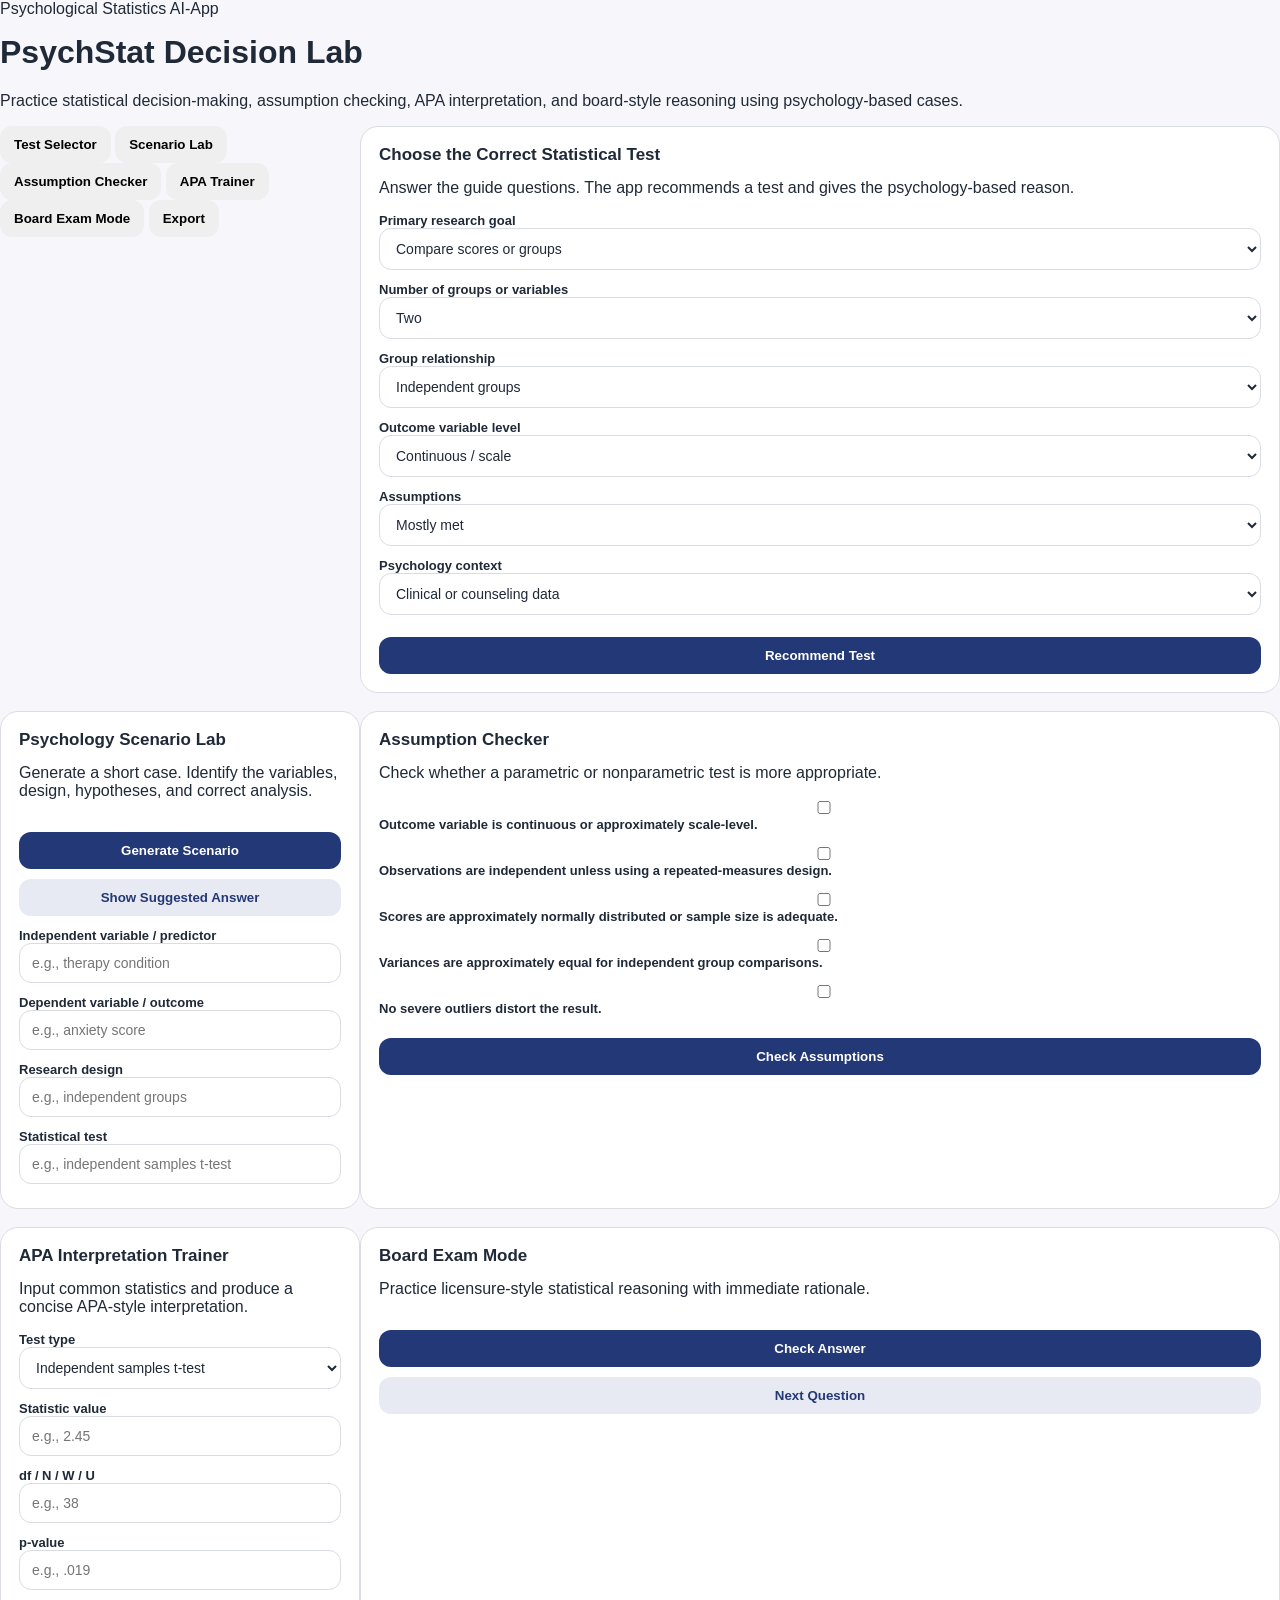
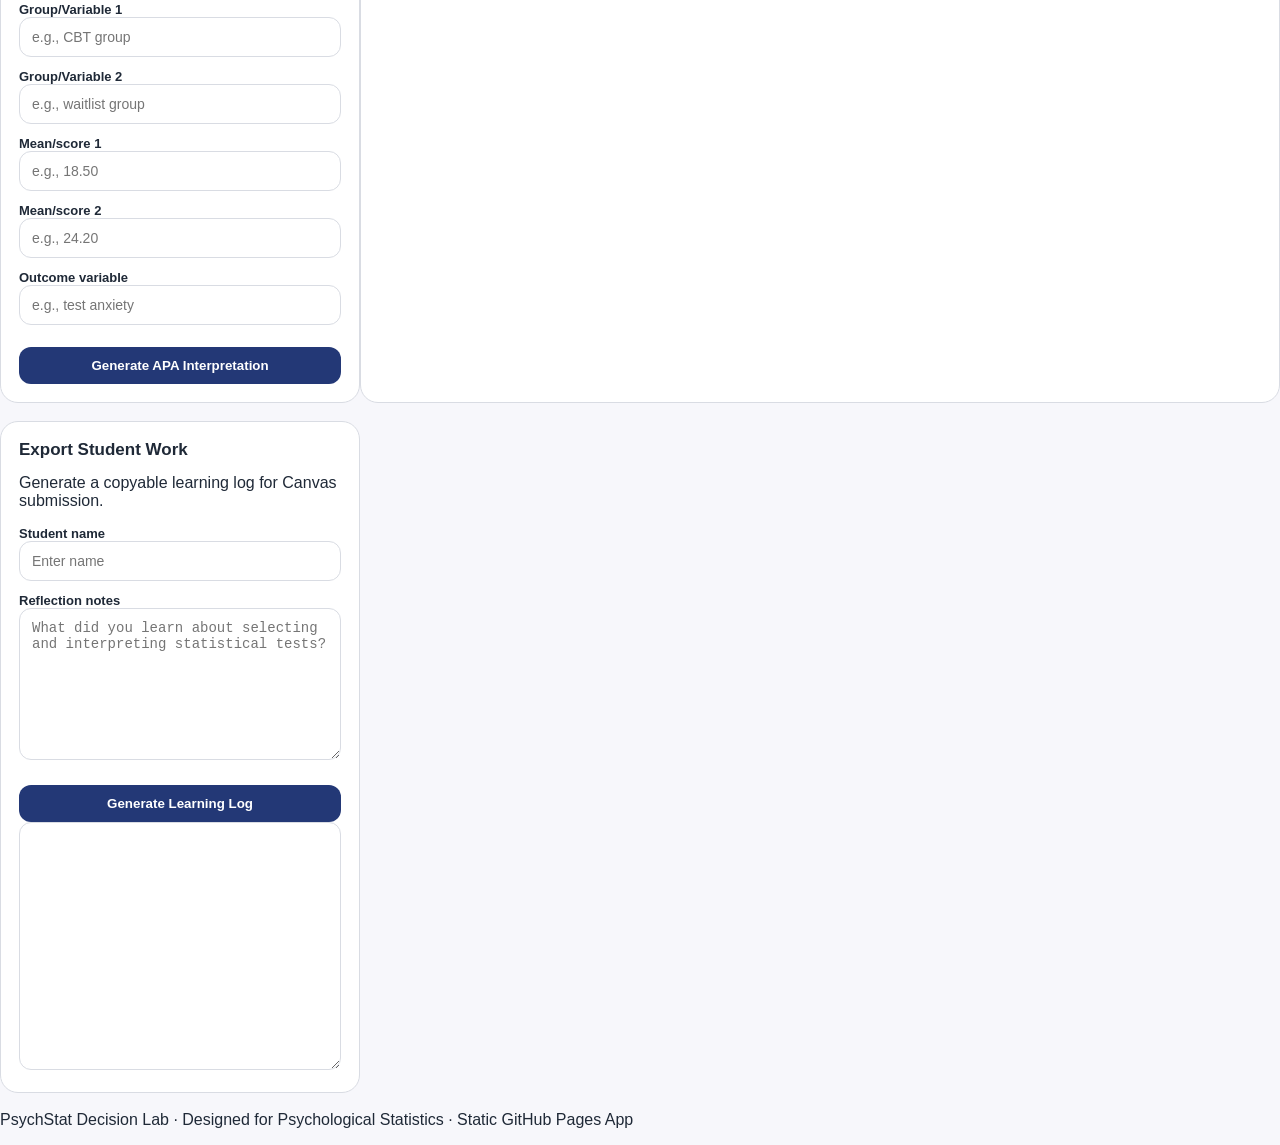
==== PSDLindex.html @ 457995a5 "Add files via upload" ====
<!DOCTYPE html>
<html lang="en">
<head>
  <meta charset="UTF-8" />
  <meta name="viewport" content="width=device-width, initial-scale=1.0" />
  <title>PsychStat Decision Lab</title>
  <link rel="stylesheet" href="styles.css" />
</head>
<body>
  <header class="hero">
    <div class="hero-inner">
      <p class="eyebrow">Psychological Statistics AI-App</p>
      <h1>PsychStat Decision Lab</h1>
      <p class="subtitle">Practice statistical decision-making, assumption checking, APA interpretation, and board-style reasoning using psychology-based cases.</p>
    </div>
  </header>

  <main class="app-shell">
    <nav class="tabs" aria-label="PsychStat Decision Lab sections">
      <button class="tab active" data-tab="selector">Test Selector</button>
      <button class="tab" data-tab="scenario">Scenario Lab</button>
      <button class="tab" data-tab="assumptions">Assumption Checker</button>
      <button class="tab" data-tab="apa">APA Trainer</button>
      <button class="tab" data-tab="quiz">Board Exam Mode</button>
      <button class="tab" data-tab="export">Export</button>
    </nav>

    <section id="selector" class="panel active">
      <div class="panel-header">
        <h2>Choose the Correct Statistical Test</h2>
        <p>Answer the guide questions. The app recommends a test and gives the psychology-based reason.</p>
      </div>

      <div class="grid two">
        <label>Primary research goal
          <select id="goal">
            <option value="difference">Compare scores or groups</option>
            <option value="association">Examine association between variables</option>
            <option value="prediction">Predict an outcome</option>
            <option value="frequency">Compare categories or frequencies</option>
          </select>
        </label>

        <label>Number of groups or variables
          <select id="groups">
            <option value="two">Two</option>
            <option value="threeplus">Three or more</option>
            <option value="one">One group / one sample</option>
          </select>
        </label>

        <label>Group relationship
          <select id="relationship">
            <option value="independent">Independent groups</option>
            <option value="related">Related / repeated measures</option>
            <option value="none">Not applicable</option>
          </select>
        </label>

        <label>Outcome variable level
          <select id="level">
            <option value="continuous">Continuous / scale</option>
            <option value="ordinal">Ordinal</option>
            <option value="categorical">Categorical</option>
          </select>
        </label>

        <label>Assumptions
          <select id="assumptionStatus">
            <option value="met">Mostly met</option>
            <option value="violated">Clearly violated</option>
            <option value="unknown">Unknown / not yet checked</option>
          </select>
        </label>

        <label>Psychology context
          <select id="context">
            <option value="clinical">Clinical or counseling data</option>
            <option value="assessment">Psychological assessment</option>
            <option value="education">Educational psychology</option>
            <option value="behavioral">Behavioral research</option>
            <option value="io">Industrial-organizational psychology</option>
          </select>
        </label>
      </div>

      <button class="primary" id="recommendBtn">Recommend Test</button>
      <div id="recommendation" class="result-card"></div>
    </section>

    <section id="scenario" class="panel">
      <div class="panel-header">
        <h2>Psychology Scenario Lab</h2>
        <p>Generate a short case. Identify the variables, design, hypotheses, and correct analysis.</p>
      </div>

      <div class="toolbar">
        <button class="primary" id="newScenarioBtn">Generate Scenario</button>
        <button class="secondary" id="showScenarioAnswerBtn">Show Suggested Answer</button>
      </div>

      <article id="scenarioBox" class="scenario-box"></article>

      <div class="grid two">
        <label>Independent variable / predictor
          <input id="studentIV" type="text" placeholder="e.g., therapy condition" />
        </label>
        <label>Dependent variable / outcome
          <input id="studentDV" type="text" placeholder="e.g., anxiety score" />
        </label>
        <label>Research design
          <input id="studentDesign" type="text" placeholder="e.g., independent groups" />
        </label>
        <label>Statistical test
          <input id="studentTest" type="text" placeholder="e.g., independent samples t-test" />
        </label>
      </div>

      <div id="scenarioAnswer" class="result-card muted"></div>
    </section>

    <section id="assumptions" class="panel">
      <div class="panel-header">
        <h2>Assumption Checker</h2>
        <p>Check whether a parametric or nonparametric test is more appropriate.</p>
      </div>

      <div class="checklist">
        <label><input type="checkbox" class="assumption" value="scale" /> Outcome variable is continuous or approximately scale-level.</label>
        <label><input type="checkbox" class="assumption" value="independent" /> Observations are independent unless using a repeated-measures design.</label>
        <label><input type="checkbox" class="assumption" value="normal" /> Scores are approximately normally distributed or sample size is adequate.</label>
        <label><input type="checkbox" class="assumption" value="variance" /> Variances are approximately equal for independent group comparisons.</label>
        <label><input type="checkbox" class="assumption" value="outliers" /> No severe outliers distort the result.</label>
      </div>

      <button class="primary" id="checkAssumptionsBtn">Check Assumptions</button>
      <div id="assumptionResult" class="result-card"></div>
    </section>

    <section id="apa" class="panel">
      <div class="panel-header">
        <h2>APA Interpretation Trainer</h2>
        <p>Input common statistics and produce a concise APA-style interpretation.</p>
      </div>

      <div class="grid three">
        <label>Test type
          <select id="apaTest">
            <option value="independent t-test">Independent samples t-test</option>
            <option value="paired t-test">Paired samples t-test</option>
            <option value="mann-whitney">Mann–Whitney U test</option>
            <option value="wilcoxon">Wilcoxon signed-rank test</option>
            <option value="anova">One-way ANOVA</option>
            <option value="correlation">Pearson correlation</option>
            <option value="chi-square">Chi-square test of independence</option>
          </select>
        </label>
        <label>Statistic value
          <input id="statValue" type="number" step="0.001" placeholder="e.g., 2.45" />
        </label>
        <label>df / N / W / U
          <input id="dfValue" type="text" placeholder="e.g., 38" />
        </label>
        <label>p-value
          <input id="pValue" type="number" step="0.001" placeholder="e.g., .019" />
        </label>
        <label>Group/Variable 1
          <input id="group1" type="text" placeholder="e.g., CBT group" />
        </label>
        <label>Group/Variable 2
          <input id="group2" type="text" placeholder="e.g., waitlist group" />
        </label>
        <label>Mean/score 1
          <input id="mean1" type="number" step="0.01" placeholder="e.g., 18.50" />
        </label>
        <label>Mean/score 2
          <input id="mean2" type="number" step="0.01" placeholder="e.g., 24.20" />
        </label>
        <label>Outcome variable
          <input id="outcomeName" type="text" placeholder="e.g., test anxiety" />
        </label>
      </div>

      <button class="primary" id="generateApaBtn">Generate APA Interpretation</button>
      <div id="apaOutput" class="result-card"></div>
    </section>

    <section id="quiz" class="panel">
      <div class="panel-header">
        <h2>Board Exam Mode</h2>
        <p>Practice licensure-style statistical reasoning with immediate rationale.</p>
      </div>

      <div id="quizBox" class="quiz-box"></div>
      <div class="toolbar">
        <button class="primary" id="checkQuizBtn">Check Answer</button>
        <button class="secondary" id="nextQuizBtn">Next Question</button>
      </div>
      <div id="quizFeedback" class="result-card"></div>
    </section>

    <section id="export" class="panel">
      <div class="panel-header">
        <h2>Export Student Work</h2>
        <p>Generate a copyable learning log for Canvas submission.</p>
      </div>

      <label>Student name
        <input id="studentName" type="text" placeholder="Enter name" />
      </label>
      <label>Reflection notes
        <textarea id="reflection" rows="8" placeholder="What did you learn about selecting and interpreting statistical tests?"></textarea>
      </label>
      <button class="primary" id="exportBtn">Generate Learning Log</button>
      <textarea id="exportOutput" rows="14" readonly></textarea>
    </section>
  </main>

  <footer>
    <p>PsychStat Decision Lab · Designed for Psychological Statistics · Static GitHub Pages App</p>
  </footer>

  <script src="data.js"></script>
  <script src="app.js"></script>
</body>
</html>
---- styles.css ----
:root {
  --bg: #f7f7fb;
  --panel: #ffffff;
  --text: #1f2937;
  --muted: #6b7280;
  --border: #d9dce3;
  --primary: #233876;
  --primary-dark: #192a59;
  --accent: #b83280;
  --client: #eef2ff;
  --student: #fdf2f8;
  --danger: #991b1b;
}

* { box-sizing: border-box; }
body {
  margin: 0;
  font-family: Arial, Helvetica, sans-serif;
  background: var(--bg);
  color: var(--text);
}

.app-shell {
  min-height: 100vh;
  display: grid;
  grid-template-columns: 360px 1fr;
}

.sidebar {
  background: var(--panel);
  border-right: 1px solid var(--border);
  padding: 22px;
  overflow-y: auto;
}

.brand {
  display: flex;
  gap: 14px;
  align-items: center;
  margin-bottom: 24px;
}
.logo {
  width: 52px;
  height: 52px;
  border-radius: 18px;
  background: linear-gradient(135deg, var(--primary), var(--accent));
  color: white;
  display: grid;
  place-items: center;
  font-size: 30px;
  font-weight: 700;
}
h1, h2, h3, p { margin-top: 0; }
.brand h1 { margin-bottom: 4px; font-size: 24px; }
.brand p { margin: 0; color: var(--muted); font-size: 13px; line-height: 1.35; }

.panel {
  border: 1px solid var(--border);
  border-radius: 18px;
  padding: 18px;
  margin-bottom: 18px;
  background: #fff;
}
.panel h2 { font-size: 17px; margin-bottom: 14px; }
.panel label { display: block; font-weight: 700; margin: 12px 0 6px; font-size: 13px; }
.panel select, .panel input, textarea {
  width: 100%;
  border: 1px solid var(--border);
  border-radius: 12px;
  padding: 11px 12px;
  font-size: 14px;
  background: white;
  color: var(--text);
}
.panel small { display: block; color: var(--danger); line-height: 1.35; margin-top: 6px; }
.compact ul { padding-left: 20px; margin-bottom: 0; color: var(--muted); line-height: 1.7; }
.hidden { display: none; }

button {
  border: 0;
  border-radius: 12px;
  padding: 11px 14px;
  font-weight: 700;
  cursor: pointer;
}
button:disabled { opacity: .5; cursor: not-allowed; }
.primary { background: var(--primary); color: white; width: 100%; margin-top: 16px; }
.primary:hover:not(:disabled) { background: var(--primary-dark); }
.secondary { background: #e8eaf3; color: var(--primary); width: 100%; margin-top: 10px; }
.ghost { background: transparent; color: var(--primary); border: 1px solid var(--border); }

.main {
  display: grid;
  grid-template-rows: auto 1fr auto;
  min-width: 0;
}
.session-header {
  background: var(--panel);
  border-bottom: 1px solid var(--border);
  padding: 18px 22px;
  display: flex;
  justify-content: space-between;
  align-items: center;
  gap: 20px;
}
.session-header h2 { margin-bottom: 4px; font-size: 20px; }
.session-header p { margin: 0; color: var(--muted); }
.chat-window {
  padding: 22px;
  overflow-y: auto;
}
.empty-state {
  border: 1px dashed var(--border);
  border-radius: 20px;
  padding: 36px;
  text-align: center;
  color: var(--muted);
  background: white;
}
.message {
  max-width: 850px;
  padding: 14px 16px;
  border-radius: 18px;
  margin: 0 0 14px;
  border: 1px solid var(--border);
  line-height: 1.55;
  white-space: pre-wrap;
}
.message .role { font-weight: 700; margin-bottom: 4px; font-size: 13px; color: var(--muted); }
.client { background: var(--client); }
.student { background: var(--student); margin-left: auto; }
.system { background: #fff; border-left: 5px solid var(--primary); }

.chat-form {
  display: grid;
  grid-template-columns: 1fr 110px;
  gap: 12px;
  padding: 16px 22px;
  background: var(--panel);
  border-top: 1px solid var(--border);
}
.chat-form textarea { resize: vertical; min-height: 52px; max-height: 150px; }
.chat-form button { background: var(--accent); color: white; }

#feedbackDialog {
  width: min(850px, calc(100vw - 32px));
  border: 0;
  border-radius: 22px;
  padding: 0;
  box-shadow: 0 24px 80px rgba(0,0,0,.25);
}
#feedbackDialog::backdrop { background: rgba(20, 25, 40, .55); }
.dialog-header {
  padding: 18px 20px;
  border-bottom: 1px solid var(--border);
  display: flex;
  justify-content: space-between;
  align-items: center;
}
.dialog-header h2 { margin: 0; }
.feedback-content { padding: 20px; line-height: 1.6; max-height: 70vh; overflow-y: auto; }
.feedback-content h3 { margin-top: 20px; }
.feedback-content table { width: 100%; border-collapse: collapse; margin: 12px 0; }
.feedback-content th, .feedback-content td { border: 1px solid var(--border); padding: 8px; text-align: left; }
.feedback-content th { background: #f3f4f6; }

@media (max-width: 900px) {
  .app-shell { grid-template-columns: 1fr; }
  .sidebar { border-right: 0; border-bottom: 1px solid var(--border); }
  .chat-form { grid-template-columns: 1fr; }
}
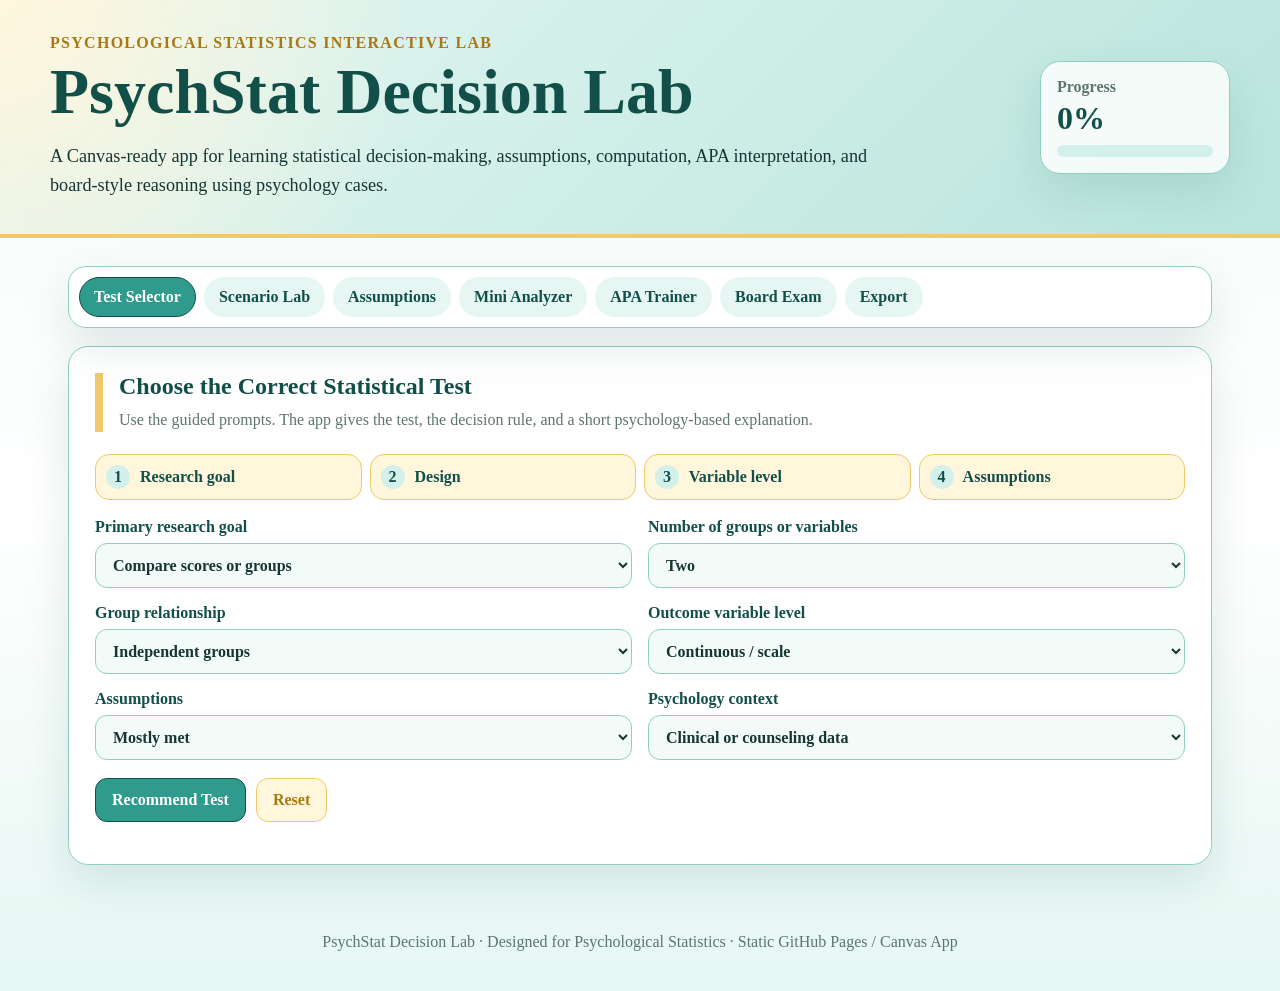
==== commit 05726ff9: "Add files via upload" ====
--- a/PSDLindex.html
+++ b/PSDLindex.html
@@ -4,14 +4,21 @@
   <meta charset="UTF-8" />
   <meta name="viewport" content="width=device-width, initial-scale=1.0" />
   <title>PsychStat Decision Lab</title>
-  <link rel="stylesheet" href="styles.css" />
+  <link rel="stylesheet" href="PSDLstyles.css" />
 </head>
 <body>
   <header class="hero">
     <div class="hero-inner">
-      <p class="eyebrow">Psychological Statistics AI-App</p>
-      <h1>PsychStat Decision Lab</h1>
-      <p class="subtitle">Practice statistical decision-making, assumption checking, APA interpretation, and board-style reasoning using psychology-based cases.</p>
+      <div>
+        <p class="eyebrow">Psychological Statistics Interactive Lab</p>
+        <h1>PsychStat Decision Lab</h1>
+        <p class="subtitle">A Canvas-ready app for learning statistical decision-making, assumptions, computation, APA interpretation, and board-style reasoning using psychology cases.</p>
+      </div>
+      <aside class="progress-card" aria-live="polite">
+        <span>Progress</span>
+        <strong id="progressText">0%</strong>
+        <div class="progress-track"><div id="progressBar"></div></div>
+      </aside>
     </div>
   </header>
 
@@ -19,16 +26,24 @@
     <nav class="tabs" aria-label="PsychStat Decision Lab sections">
       <button class="tab active" data-tab="selector">Test Selector</button>
       <button class="tab" data-tab="scenario">Scenario Lab</button>
-      <button class="tab" data-tab="assumptions">Assumption Checker</button>
+      <button class="tab" data-tab="assumptions">Assumptions</button>
+      <button class="tab" data-tab="analyzer">Mini Analyzer</button>
       <button class="tab" data-tab="apa">APA Trainer</button>
-      <button class="tab" data-tab="quiz">Board Exam Mode</button>
+      <button class="tab" data-tab="quiz">Board Exam</button>
       <button class="tab" data-tab="export">Export</button>
     </nav>
 
     <section id="selector" class="panel active">
       <div class="panel-header">
         <h2>Choose the Correct Statistical Test</h2>
-        <p>Answer the guide questions. The app recommends a test and gives the psychology-based reason.</p>
+        <p>Use the guided prompts. The app gives the test, the decision rule, and a short psychology-based explanation.</p>
+      </div>
+
+      <div class="stepper">
+        <div class="step active"><span>1</span> Research goal</div>
+        <div class="step"><span>2</span> Design</div>
+        <div class="step"><span>3</span> Variable level</div>
+        <div class="step"><span>4</span> Assumptions</div>
       </div>
 
       <div class="grid two">
@@ -40,7 +55,6 @@
             <option value="frequency">Compare categories or frequencies</option>
           </select>
         </label>
-
         <label>Number of groups or variables
           <select id="groups">
             <option value="two">Two</option>
@@ -48,7 +62,6 @@
             <option value="one">One group / one sample</option>
           </select>
         </label>
-
         <label>Group relationship
           <select id="relationship">
             <option value="independent">Independent groups</option>
@@ -56,7 +69,6 @@
             <option value="none">Not applicable</option>
           </select>
         </label>
-
         <label>Outcome variable level
           <select id="level">
             <option value="continuous">Continuous / scale</option>
@@ -64,7 +76,6 @@
             <option value="categorical">Categorical</option>
           </select>
         </label>
-
         <label>Assumptions
           <select id="assumptionStatus">
             <option value="met">Mostly met</option>
@@ -72,7 +83,6 @@
             <option value="unknown">Unknown / not yet checked</option>
           </select>
         </label>
-
         <label>Psychology context
           <select id="context">
             <option value="clinical">Clinical or counseling data</option>
@@ -84,18 +94,22 @@
         </label>
       </div>
 
-      <button class="primary" id="recommendBtn">Recommend Test</button>
+      <div class="toolbar">
+        <button class="primary" id="recommendBtn">Recommend Test</button>
+        <button class="secondary" id="resetSelectorBtn">Reset</button>
+      </div>
       <div id="recommendation" class="result-card"></div>
     </section>
 
     <section id="scenario" class="panel">
       <div class="panel-header">
         <h2>Psychology Scenario Lab</h2>
-        <p>Generate a short case. Identify the variables, design, hypotheses, and correct analysis.</p>
+        <p>Generate a case, answer the fields, then check your work against the suggested answer.</p>
       </div>
 
       <div class="toolbar">
         <button class="primary" id="newScenarioBtn">Generate Scenario</button>
+        <button class="secondary" id="checkScenarioBtn">Check My Answer</button>
         <button class="secondary" id="showScenarioAnswerBtn">Show Suggested Answer</button>
       </div>
 
@@ -116,19 +130,20 @@
         </label>
       </div>
 
+      <div id="scenarioFeedback" class="result-card"></div>
       <div id="scenarioAnswer" class="result-card muted"></div>
     </section>
 
     <section id="assumptions" class="panel">
       <div class="panel-header">
         <h2>Assumption Checker</h2>
-        <p>Check whether a parametric or nonparametric test is more appropriate.</p>
+        <p>Check whether parametric analysis is defensible or whether a nonparametric alternative is safer.</p>
       </div>
 
       <div class="checklist">
         <label><input type="checkbox" class="assumption" value="scale" /> Outcome variable is continuous or approximately scale-level.</label>
-        <label><input type="checkbox" class="assumption" value="independent" /> Observations are independent unless using a repeated-measures design.</label>
-        <label><input type="checkbox" class="assumption" value="normal" /> Scores are approximately normally distributed or sample size is adequate.</label>
+        <label><input type="checkbox" class="assumption" value="independent" /> Observations are independent unless using repeated measures.</label>
+        <label><input type="checkbox" class="assumption" value="normal" /> Scores are approximately normal or sample size is adequate.</label>
         <label><input type="checkbox" class="assumption" value="variance" /> Variances are approximately equal for independent group comparisons.</label>
         <label><input type="checkbox" class="assumption" value="outliers" /> No severe outliers distort the result.</label>
       </div>
@@ -137,10 +152,42 @@
       <div id="assumptionResult" class="result-card"></div>
     </section>
 
+    <section id="analyzer" class="panel">
+      <div class="panel-header">
+        <h2>Mini Data Analyzer</h2>
+        <p>Paste small classroom datasets. The app computes descriptives and a basic t-test without external libraries.</p>
+      </div>
+
+      <div class="grid two">
+        <label>Analysis type
+          <select id="analysisType">
+            <option value="independent">Independent samples t-test</option>
+            <option value="paired">Paired samples t-test</option>
+            <option value="descriptive">Descriptive statistics only</option>
+          </select>
+        </label>
+        <label>Outcome label
+          <input id="analyzerOutcome" type="text" placeholder="e.g., anxiety scores" />
+        </label>
+        <label>Group A / Pretest values
+          <textarea id="groupAData" rows="6">12, 15, 14, 18, 16</textarea>
+        </label>
+        <label>Group B / Posttest values
+          <textarea id="groupBData" rows="6">10, 11, 13, 12, 9</textarea>
+        </label>
+      </div>
+
+      <div class="toolbar">
+        <button class="primary" id="analyzeBtn">Analyze Data</button>
+        <button class="secondary" id="loadSampleBtn">Load Psychology Sample</button>
+      </div>
+      <div id="analyzerOutput" class="result-card"></div>
+    </section>
+
     <section id="apa" class="panel">
       <div class="panel-header">
         <h2>APA Interpretation Trainer</h2>
-        <p>Input common statistics and produce a concise APA-style interpretation.</p>
+        <p>Input common statistics and generate a concise APA-style interpretation.</p>
       </div>
 
       <div class="grid three">
@@ -181,20 +228,28 @@
         </label>
       </div>
 
-      <button class="primary" id="generateApaBtn">Generate APA Interpretation</button>
+      <div class="toolbar">
+        <button class="primary" id="generateApaBtn">Generate APA Interpretation</button>
+        <button class="secondary" id="copyApaBtn">Copy APA Text</button>
+      </div>
       <div id="apaOutput" class="result-card"></div>
     </section>
 
     <section id="quiz" class="panel">
       <div class="panel-header">
         <h2>Board Exam Mode</h2>
-        <p>Practice licensure-style statistical reasoning with immediate rationale.</p>
-      </div>
-
+        <p>Practice licensure-style statistical reasoning. The score updates after each checked item.</p>
+      </div>
+
+      <div class="score-strip">
+        <span id="quizScore">Score: 0/0</span>
+        <span id="quizStatus">Select an answer.</span>
+      </div>
       <div id="quizBox" class="quiz-box"></div>
       <div class="toolbar">
         <button class="primary" id="checkQuizBtn">Check Answer</button>
         <button class="secondary" id="nextQuizBtn">Next Question</button>
+        <button class="secondary" id="restartQuizBtn">Restart Quiz</button>
       </div>
       <div id="quizFeedback" class="result-card"></div>
     </section>
@@ -202,7 +257,7 @@
     <section id="export" class="panel">
       <div class="panel-header">
         <h2>Export Student Work</h2>
-        <p>Generate a copyable learning log for Canvas submission.</p>
+        <p>Generate a learning log for Canvas submission. The log captures the latest recommendation, scenario, computation, APA text, and quiz score.</p>
       </div>
 
       <label>Student name
@@ -211,16 +266,19 @@
       <label>Reflection notes
         <textarea id="reflection" rows="8" placeholder="What did you learn about selecting and interpreting statistical tests?"></textarea>
       </label>
-      <button class="primary" id="exportBtn">Generate Learning Log</button>
-      <textarea id="exportOutput" rows="14" readonly></textarea>
+      <div class="toolbar">
+        <button class="primary" id="exportBtn">Generate Learning Log</button>
+        <button class="secondary" id="copyLogBtn">Copy Log</button>
+      </div>
+      <textarea id="exportOutput" rows="16" readonly></textarea>
     </section>
   </main>
 
   <footer>
-    <p>PsychStat Decision Lab · Designed for Psychological Statistics · Static GitHub Pages App</p>
+    <p>PsychStat Decision Lab · Designed for Psychological Statistics · Static GitHub Pages / Canvas App</p>
   </footer>
 
-  <script src="data.js"></script>
-  <script src="app.js"></script>
+  <script src="PSDLdata.js"></script>
+  <script src="PSDLapp.js"></script>
 </body>
 </html>
--- a/PSDLstyles.css
+++ b/PSDLstyles.css
@@ -0,0 +1,110 @@
+:root {
+  --mint-50: #f2fbf8;
+  --mint-100: #e6f7f3;
+  --mint-200: #d3f0ea;
+  --mint-300: #b8e5dc;
+  --teal-500: #2f9b8c;
+  --teal-700: #124f48;
+  --teal-border: #8fcfc3;
+  --gold-100: #fff6dc;
+  --gold-300: #f0c96a;
+  --gold-600: #a87913;
+  --ink: #173532;
+  --muted: #5e7470;
+  --white: #ffffff;
+  --danger: #8b2f2f;
+  --good: #176347;
+  --shadow: 0 18px 45px rgba(18, 79, 72, 0.12);
+}
+* { box-sizing: border-box; }
+body {
+  margin: 0;
+  font-family: Georgia, 'Times New Roman', serif;
+  background: linear-gradient(180deg, var(--mint-50), #ffffff 52%, var(--mint-100));
+  color: var(--ink);
+}
+.hero {
+  background: radial-gradient(circle at top left, var(--gold-100), transparent 32%), linear-gradient(135deg, var(--mint-100), var(--mint-300));
+  border-bottom: 4px solid var(--gold-300);
+  padding: 34px 20px;
+}
+.hero-inner {
+  max-width: 1180px;
+  margin: 0 auto;
+  display: flex;
+  gap: 24px;
+  justify-content: space-between;
+  align-items: center;
+}
+.eyebrow {
+  color: var(--gold-600);
+  font-weight: 700;
+  letter-spacing: .08em;
+  text-transform: uppercase;
+  margin: 0 0 8px;
+}
+h1, h2, h3 { color: var(--teal-700); }
+h1 { margin: 0; font-size: clamp(2rem, 5vw, 4rem); line-height: 1; }
+.subtitle { max-width: 820px; font-size: 1.14rem; line-height: 1.6; margin: 18px 0 0; }
+.progress-card {
+  min-width: 190px;
+  background: rgba(255,255,255,.82);
+  border: 1px solid var(--teal-border);
+  border-radius: 20px;
+  padding: 16px;
+  box-shadow: var(--shadow);
+}
+.progress-card span { color: var(--muted); font-weight: 700; }
+.progress-card strong { display:block; font-size: 2rem; color: var(--teal-700); margin: 4px 0 8px; }
+.progress-track { height: 12px; border-radius: 99px; background: var(--mint-200); overflow: hidden; }
+#progressBar { height: 100%; width: 0; background: var(--gold-300); transition: width .3s ease; }
+.app-shell { max-width: 1180px; margin: 28px auto; padding: 0 18px; }
+.tabs { display: flex; gap: 8px; flex-wrap: wrap; background: var(--white); border: 1px solid var(--teal-border); border-radius: 18px; padding: 10px; box-shadow: var(--shadow); position: sticky; top: 0; z-index: 5; }
+.tab { border: 1px solid transparent; background: var(--mint-100); color: var(--teal-700); border-radius: 999px; padding: 10px 14px; font-weight: 700; cursor: pointer; }
+.tab:hover { border-color: var(--teal-500); }
+.tab.active { background: var(--teal-500); color: white; border-color: var(--teal-700); }
+.panel { display: none; background: var(--white); border: 1px solid var(--teal-border); border-radius: 20px; margin-top: 18px; padding: 26px; box-shadow: var(--shadow); }
+.panel.active { display: block; }
+.panel-header { border-left: 8px solid var(--gold-300); padding-left: 16px; margin-bottom: 22px; }
+.panel-header h2 { margin: 0 0 8px; }
+.panel-header p { margin: 0; color: var(--muted); line-height: 1.5; }
+.grid { display: grid; gap: 16px; }
+.grid.two { grid-template-columns: repeat(2, minmax(0, 1fr)); }
+.grid.three { grid-template-columns: repeat(3, minmax(0, 1fr)); }
+label { display: flex; flex-direction: column; gap: 7px; font-weight: 700; color: var(--teal-700); }
+input, select, textarea { width: 100%; border: 1px solid var(--teal-border); border-radius: 12px; padding: 12px 13px; font: inherit; color: var(--ink); background: var(--mint-50); }
+textarea { resize: vertical; }
+button { font: inherit; }
+.primary, .secondary { border-radius: 12px; padding: 12px 16px; font-weight: 700; cursor: pointer; margin-top: 18px; }
+.primary { background: var(--teal-500); color: white; border: 1px solid var(--teal-700); }
+.secondary { background: var(--gold-100); color: var(--gold-600); border: 1px solid var(--gold-300); }
+.primary:hover, .secondary:hover { transform: translateY(-1px); }
+.toolbar { display: flex; flex-wrap: wrap; gap: 10px; align-items: center; margin-bottom: 16px; }
+.result-card, .scenario-box, .quiz-box { margin-top: 18px; background: var(--mint-50); border: 1px solid var(--teal-border); border-radius: 18px; padding: 18px; line-height: 1.55; }
+.result-card:empty, .scenario-box:empty { display: none; }
+.result-card h3, .scenario-box h3, .quiz-box h3 { margin-top: 0; }
+.muted { background: var(--gold-100); border-color: var(--gold-300); }
+.stepper { display: grid; grid-template-columns: repeat(4, minmax(0, 1fr)); gap: 8px; margin-bottom: 18px; }
+.step { background: var(--mint-50); border: 1px solid var(--teal-border); border-radius: 14px; padding: 10px; font-weight: 700; color: var(--muted); }
+.step span { display: inline-grid; place-items: center; width: 24px; height: 24px; border-radius: 50%; background: var(--mint-200); color: var(--teal-700); margin-right: 6px; }
+.step.active { background: var(--gold-100); border-color: var(--gold-300); color: var(--teal-700); }
+.checklist { display: grid; gap: 12px; }
+.checklist label { flex-direction: row; align-items: flex-start; background: var(--mint-50); border: 1px solid var(--teal-border); border-radius: 14px; padding: 13px; color: var(--ink); font-weight: 600; }
+.checklist input { width: auto; margin-top: 3px; }
+.option { display: block; padding: 12px; border: 1px solid var(--teal-border); border-radius: 12px; margin: 8px 0; background: white; cursor: pointer; }
+.option:hover { background: var(--mint-50); }
+.option input { width: auto; margin-right: 8px; }
+.badge { display: inline-block; padding: 4px 10px; border-radius: 999px; background: var(--gold-100); color: var(--gold-600); border: 1px solid var(--gold-300); font-weight: 700; }
+.warning { color: var(--danger); font-weight: 700; }
+.correct { color: var(--good); font-weight: 700; }
+.score-strip { display: flex; justify-content: space-between; gap: 12px; flex-wrap: wrap; background: var(--gold-100); border: 1px solid var(--gold-300); border-radius: 16px; padding: 12px 14px; font-weight: 700; color: var(--teal-700); }
+table { width: 100%; border-collapse: collapse; margin-top: 12px; background: white; border-radius: 12px; overflow: hidden; }
+th, td { border: 1px solid var(--teal-border); padding: 10px; text-align: left; }
+th { background: var(--mint-100); color: var(--teal-700); }
+footer { text-align: center; padding: 24px; color: var(--muted); }
+@media (max-width: 800px) {
+  .hero-inner { display: block; }
+  .progress-card { margin-top: 20px; }
+  .grid.two, .grid.three, .stepper { grid-template-columns: 1fr; }
+  .tabs { position: static; }
+}
